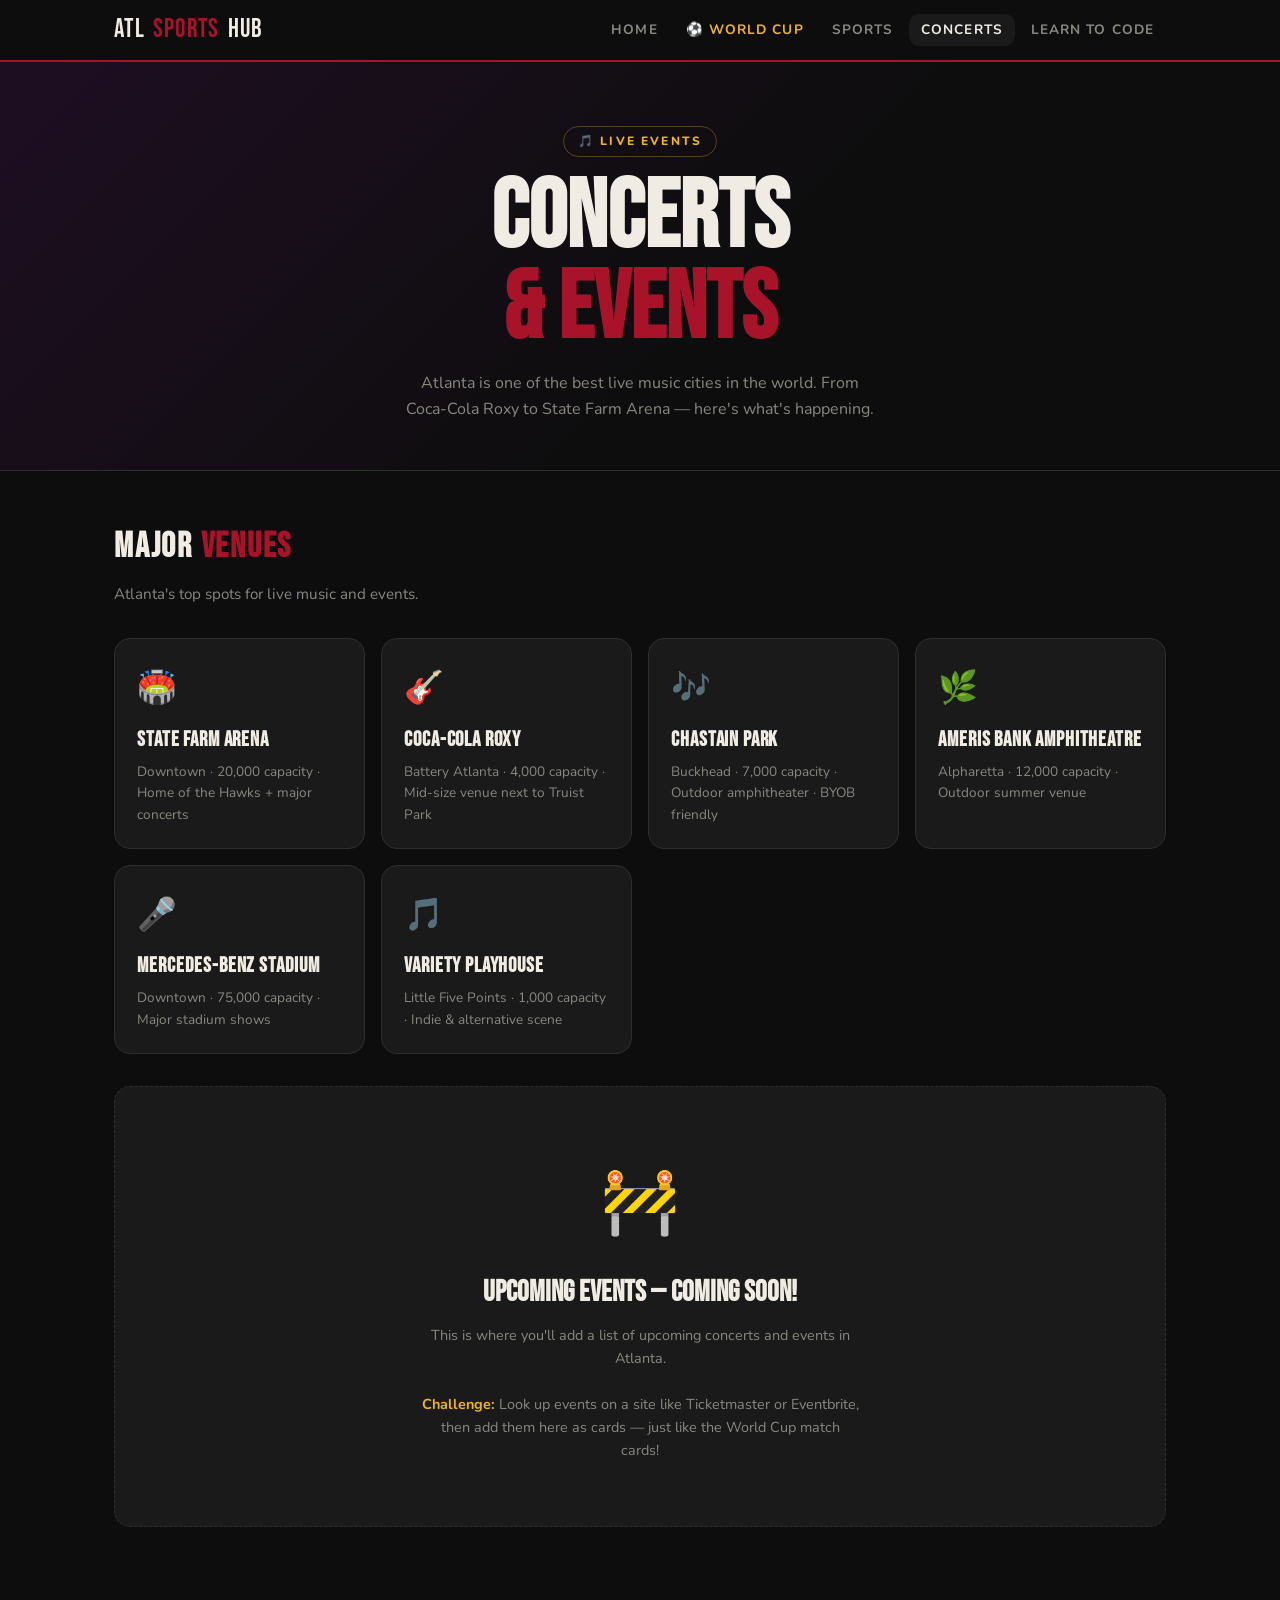
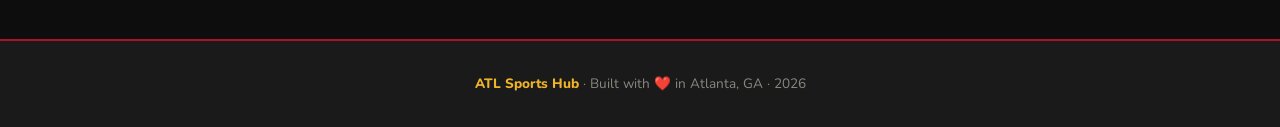
==== concerts.html @ 861f1360 "Initial commit - Atlanta Sprots Hub" ====
<!DOCTYPE html>
<html lang="en">
<!--
  ============================================================
  CONCERTS.HTML — Atlanta Concerts & Events (Placeholder)
  ============================================================
-->
<head>
  <meta charset="UTF-8" />
  <meta name="viewport" content="width=device-width, initial-scale=1.0" />
  <title>Concerts & Events · Atlanta Sports Hub</title>
  <link rel="stylesheet" href="style.css" />
  <style>
    .concerts-hero {
      background: linear-gradient(135deg, rgba(100,20,120,0.2) 0%, transparent 60%);
      border-bottom: 1px solid var(--color-border);
      padding: 4rem 1.5rem 3rem;
      text-align: center;
    }
    .concerts-hero h1 {
      font-family: var(--font-display);
      font-size: clamp(3rem, 9vw, 6rem);
      line-height: 0.95;
      margin-bottom: 1rem;
    }

    .venues-grid {
      display: grid;
      grid-template-columns: repeat(auto-fill, minmax(240px, 1fr));
      gap: 1rem;
      margin-top: 1.5rem;
    }

    .venue-card {
      background: var(--color-surface);
      border: 1px solid var(--color-border);
      border-radius: var(--radius-lg);
      padding: 1.4rem;
    }

    .venue-card .v-emoji { font-size: 2rem; margin-bottom: 0.6rem; }
    .venue-card h3 { font-family: var(--font-display); font-size: 1.3rem; letter-spacing: 0.04em; margin-bottom: 0.3rem; }
    .venue-card p { font-size: 0.85rem; color: var(--color-muted); }

    .placeholder-big {
      background: var(--color-surface);
      border: 1.5px dashed var(--color-border);
      border-radius: var(--radius-lg);
      padding: 4rem 2rem;
      text-align: center;
      color: var(--color-muted);
      margin-top: 2rem;
    }
    .placeholder-big .big-icon { font-size: 4rem; margin-bottom: 1rem; }
    .placeholder-big h3 { font-family: var(--font-display); font-size: 1.8rem; color: var(--color-text); margin-bottom: 0.5rem; }
  </style>
</head>
<body>

  <nav>
    <div class="nav-inner">
      <a href="index.html" class="nav-logo">ATL <span>SPORTS</span> HUB</a>
      <ul class="nav-links">
        <li><a href="index.html">Home</a></li>
        <li><a href="worldcup.html" class="wc-link">⚽ World Cup</a></li>
        <li><a href="sports.html">Sports</a></li>
        <li><a href="concerts.html" class="active">Concerts</a></li>
        <li><a href="learncode.html">Learn to Code</a></li>
      </ul>
    </div>
  </nav>

  <header class="concerts-hero">
    <div class="hero-eyebrow">🎵 Live Events</div>
    <h1>CONCERTS<br><span style="color:var(--color-red);">& EVENTS</span></h1>
    <p style="color:var(--color-muted); max-width:480px; margin:0 auto;">
      Atlanta is one of the best live music cities in the world. From Coca-Cola Roxy to State Farm Arena — here's what's happening.
    </p>
  </header>

  <main>
    <div class="section">

      <!-- Venues -->
      <h2 class="section-title">Major <span class="accent">Venues</span></h2>
      <p class="section-subtitle">Atlanta's top spots for live music and events.</p>

      <div class="venues-grid">
        <div class="venue-card">
          <div class="v-emoji">🏟️</div>
          <h3>State Farm Arena</h3>
          <p>Downtown · 20,000 capacity · Home of the Hawks + major concerts</p>
        </div>
        <div class="venue-card">
          <div class="v-emoji">🎸</div>
          <h3>Coca-Cola Roxy</h3>
          <p>Battery Atlanta · 4,000 capacity · Mid-size venue next to Truist Park</p>
        </div>
        <div class="venue-card">
          <div class="v-emoji">🎶</div>
          <h3>Chastain Park</h3>
          <p>Buckhead · 7,000 capacity · Outdoor amphitheater · BYOB friendly</p>
        </div>
        <div class="venue-card">
          <div class="v-emoji">🌿</div>
          <h3>Ameris Bank Amphitheatre</h3>
          <p>Alpharetta · 12,000 capacity · Outdoor summer venue</p>
        </div>
        <div class="venue-card">
          <div class="v-emoji">🎤</div>
          <h3>Mercedes-Benz Stadium</h3>
          <p>Downtown · 75,000 capacity · Major stadium shows</p>
        </div>
        <div class="venue-card">
          <div class="v-emoji">🎵</div>
          <h3>Variety Playhouse</h3>
          <p>Little Five Points · 1,000 capacity · Indie & alternative scene</p>
        </div>
      </div>

      <!-- Placeholder for events listing -->
      <div class="placeholder-big">
        <div class="big-icon">🚧</div>
        <h3>Upcoming Events — Coming Soon!</h3>
        <p style="max-width:440px; margin:0 auto; font-size:0.9rem;">
          This is where you'll add a list of upcoming concerts and events in Atlanta.<br><br>
          <strong style="color:var(--color-gold);">Challenge:</strong> Look up events on a site like
          Ticketmaster or Eventbrite, then add them here as cards — just like the World Cup match cards!
        </p>
      </div>

    </div>
  </main>

  <footer>
    <p><strong>ATL Sports Hub</strong> · Built with ❤️ in Atlanta, GA · <span id="year"></span></p>
  </footer>

  <script>
    document.getElementById('year').textContent = new Date().getFullYear();
  </script>
</body>
</html>
---- style.css ----
/*
  ============================================================
  STYLE.CSS — Shared stylesheet for Atlanta Sports Hub
  ============================================================
  This single file styles ALL pages on the site.
  Every HTML page links to this file with:
    <link rel="stylesheet" href="style.css">

  CSS is organized in sections:
  1. Fonts & Variables
  2. Reset & Base
  3. Navigation
  4. Buttons
  5. Hero sections
  6. Cards
  7. Footer
  8. Utility classes
  ============================================================
*/


/* ============================================================
   1. FONTS & VARIABLES
   ============================================================ */

/* Import fonts from Google Fonts (free!) */
@import url('https://fonts.googleapis.com/css2?family=Bebas+Neue&family=Nunito:wght@400;600;700;800&display=swap');

/*
  CSS Variables — define once, use everywhere.
  To change the whole site's color scheme,
  just edit these values!
*/
:root {
  /* Colors — Atlanta red/black/gold palette */
  --color-bg:        #0d0d0d;      /* near-black background */
  --color-surface:   #1a1a1a;      /* slightly lighter panels */
  --color-surface2:  #242424;      /* even lighter for hover states */
  --color-red:       #a8132a;      /* Atlanta Falcons / United red */
  --color-gold:      #f0b429;      /* warm gold accent */
  --color-text:      #f0ece4;      /* warm off-white */
  --color-muted:     #888880;      /* dimmer text */
  --color-border:    #2e2e2e;      /* subtle borders */

  /* Atlanta highlight — used to flag Atlanta games */
  --color-atl:       #f0b429;
  --color-atl-bg:    rgba(240, 180, 41, 0.08);

  /* Typography */
  --font-display:    'Bebas Neue', sans-serif;   /* big bold headings */
  --font-body:       'Nunito', sans-serif;        /* readable body text */

  /* Spacing & shape */
  --radius:          10px;
  --radius-lg:       16px;
  --max-width:       1100px;
}


/* ============================================================
   2. RESET & BASE
   ============================================================ */

/* Remove default browser spacing */
*, *::before, *::after {
  box-sizing: border-box;
  margin: 0;
  padding: 0;
}

html {
  scroll-behavior: smooth;   /* smooth scroll when clicking nav links */
}

body {
  background-color: var(--color-bg);
  color: var(--color-text);
  font-family: var(--font-body);
  font-size: 1rem;
  line-height: 1.6;
  min-height: 100vh;
}

/* Links */
a {
  color: inherit;
  text-decoration: none;
}

/* Images scale down to fit their container */
img {
  max-width: 100%;
  display: block;
}

/* Horizontal rule */
hr {
  border: none;
  border-top: 1px solid var(--color-border);
  margin: 2rem 0;
}


/* ============================================================
   3. NAVIGATION
   ============================================================ */

nav {
  background-color: var(--color-bg);
  border-bottom: 2px solid var(--color-red);
  position: sticky;        /* sticks to top of screen while scrolling */
  top: 0;
  z-index: 100;            /* floats above everything else */
}

.nav-inner {
  max-width: var(--max-width);
  margin: 0 auto;
  padding: 0 1.5rem;
  display: flex;
  align-items: center;
  justify-content: space-between;
  height: 60px;
}

/* Site logo / name */
.nav-logo {
  font-family: var(--font-display);
  font-size: 1.6rem;
  letter-spacing: 0.05em;
  color: var(--color-text);
  display: flex;
  align-items: center;
  gap: 0.5rem;
}

.nav-logo span {
  color: var(--color-red);
}

/* Navigation links */
.nav-links {
  list-style: none;
  display: flex;
  gap: 0.25rem;
}

.nav-links a {
  font-size: 0.85rem;
  font-weight: 700;
  letter-spacing: 0.08em;
  text-transform: uppercase;
  color: var(--color-muted);
  padding: 0.4rem 0.75rem;
  border-radius: var(--radius);
  transition: color 0.2s, background 0.2s;
}

/* Highlight the current page link */
.nav-links a:hover,
.nav-links a.active {
  color: var(--color-text);
  background: var(--color-surface);
}

/* Special highlight for World Cup link */
.nav-links a.wc-link {
  color: var(--color-gold);
}

.nav-links a.wc-link:hover {
  background: rgba(240, 180, 41, 0.12);
}


/* ============================================================
   4. BUTTONS
   ============================================================ */

.btn {
  display: inline-flex;
  align-items: center;
  gap: 0.4rem;
  padding: 0.6rem 1.4rem;
  border-radius: var(--radius);
  font-family: var(--font-body);
  font-size: 0.9rem;
  font-weight: 700;
  cursor: pointer;
  border: none;
  transition: transform 0.15s, box-shadow 0.15s, background 0.2s;
  text-transform: uppercase;
  letter-spacing: 0.06em;
}

.btn:hover {
  transform: translateY(-2px);
}

/* Solid red button */
.btn-red {
  background: var(--color-red);
  color: white;
  box-shadow: 0 4px 16px rgba(168, 19, 42, 0.3);
}

.btn-red:hover {
  background: #c0152f;
  box-shadow: 0 6px 20px rgba(168, 19, 42, 0.45);
}

/* Gold button */
.btn-gold {
  background: var(--color-gold);
  color: #0d0d0d;
  box-shadow: 0 4px 16px rgba(240, 180, 41, 0.3);
}

.btn-gold:hover {
  box-shadow: 0 6px 20px rgba(240, 180, 41, 0.45);
}

/* Outline / ghost button */
.btn-outline {
  background: transparent;
  color: var(--color-text);
  border: 1.5px solid var(--color-border);
}

.btn-outline:hover {
  border-color: var(--color-gold);
  color: var(--color-gold);
  transform: translateY(-2px);
}

/* Active/selected state for filter buttons */
.btn-outline.active {
  background: var(--color-gold);
  border-color: var(--color-gold);
  color: #0d0d0d;
}


/* ============================================================
   5. HERO SECTIONS
   ============================================================ */

.hero {
  padding: 5rem 1.5rem 4rem;
  text-align: center;
  position: relative;
  overflow: hidden;
}

/* Diagonal red stripe behind hero — decorative */
.hero::before {
  content: '';
  position: absolute;
  top: -60px;
  right: -100px;
  width: 500px;
  height: 500px;
  background: radial-gradient(circle, rgba(168,19,42,0.15) 0%, transparent 70%);
  pointer-events: none;   /* don't block clicks */
}

.hero-eyebrow {
  display: inline-block;
  font-size: 0.75rem;
  font-weight: 800;
  letter-spacing: 0.18em;
  text-transform: uppercase;
  color: var(--color-gold);
  margin-bottom: 1rem;
  padding: 0.3rem 0.9rem;
  border: 1.5px solid rgba(240,180,41,0.3);
  border-radius: 999px;
}

.hero h1 {
  font-family: var(--font-display);
  font-size: clamp(3rem, 8vw, 6rem);
  line-height: 1.0;
  letter-spacing: 0.03em;
  margin-bottom: 1.2rem;
}

.hero h1 .accent {
  color: var(--color-red);
}

.hero p {
  font-size: 1.1rem;
  color: var(--color-muted);
  max-width: 560px;
  margin: 0 auto 2rem;
}

/* ============================================================
   6. SECTION LAYOUT
   ============================================================ */

.section {
  padding: 3rem 1.5rem;
  max-width: var(--max-width);
  margin: 0 auto;
}

.section-title {
  font-family: var(--font-display);
  font-size: 2.2rem;
  letter-spacing: 0.05em;
  margin-bottom: 0.4rem;
}

.section-title .accent {
  color: var(--color-red);
}

.section-subtitle {
  color: var(--color-muted);
  font-size: 0.95rem;
  margin-bottom: 2rem;
}


/* ============================================================
   7. CARDS
   ============================================================ */

/* Generic card — used on home page for sport sections */
.card-grid {
  display: grid;
  grid-template-columns: repeat(auto-fill, minmax(240px, 1fr));
  gap: 1rem;
}

.card {
  background: var(--color-surface);
  border: 1px solid var(--color-border);
  border-radius: var(--radius-lg);
  padding: 1.5rem;
  transition: border-color 0.2s, transform 0.2s;
  position: relative;
  overflow: hidden;
}

.card:hover {
  border-color: var(--color-red);
  transform: translateY(-3px);
}

.card-icon {
  font-size: 2.5rem;
  margin-bottom: 0.75rem;
}

.card h3 {
  font-family: var(--font-display);
  font-size: 1.4rem;
  letter-spacing: 0.04em;
  margin-bottom: 0.4rem;
}

.card p {
  font-size: 0.88rem;
  color: var(--color-muted);
  line-height: 1.5;
}

.card .coming-soon {
  display: inline-block;
  margin-top: 0.75rem;
  font-size: 0.72rem;
  font-weight: 800;
  letter-spacing: 0.12em;
  text-transform: uppercase;
  color: var(--color-gold);
  background: rgba(240,180,41,0.1);
  padding: 0.2rem 0.6rem;
  border-radius: 999px;
}


/* ============================================================
   8. FOOTER
   ============================================================ */

footer {
  background: var(--color-surface);
  border-top: 2px solid var(--color-red);
  padding: 2rem 1.5rem;
  text-align: center;
  color: var(--color-muted);
  font-size: 0.85rem;
  margin-top: 4rem;
}

footer strong {
  color: var(--color-gold);
  font-weight: 800;
}


/* ============================================================
   9. UTILITY CLASSES
   ============================================================ */

/* Center content horizontally */
.center { text-align: center; }

/* Max-width container */
.container {
  max-width: var(--max-width);
  margin: 0 auto;
  padding: 0 1.5rem;
}

/* Flex row with gap */
.flex-row {
  display: flex;
  align-items: center;
  gap: 1rem;
  flex-wrap: wrap;
}

/* Hide something (used by JavaScript) */
.hidden { display: none !important; }

/* Atlanta game highlight badge */
.atl-badge {
  display: inline-flex;
  align-items: center;
  gap: 0.3rem;
  font-size: 0.7rem;
  font-weight: 800;
  letter-spacing: 0.1em;
  text-transform: uppercase;
  color: var(--color-bg);
  background: var(--color-gold);
  padding: 0.2rem 0.55rem;
  border-radius: 999px;
}

/*
  ============================================================
  📝 LEARNING NOTE
  ============================================================
  Notice how every page on this site looks consistent?
  That's because they all share THIS file.

  If you want to:
  - Change the red color   → edit --color-red
  - Change the font        → edit --font-body or --font-display
  - Change card spacing    → edit the .card padding

  One change here = updates everywhere. That's the power of CSS!
  ============================================================
*/
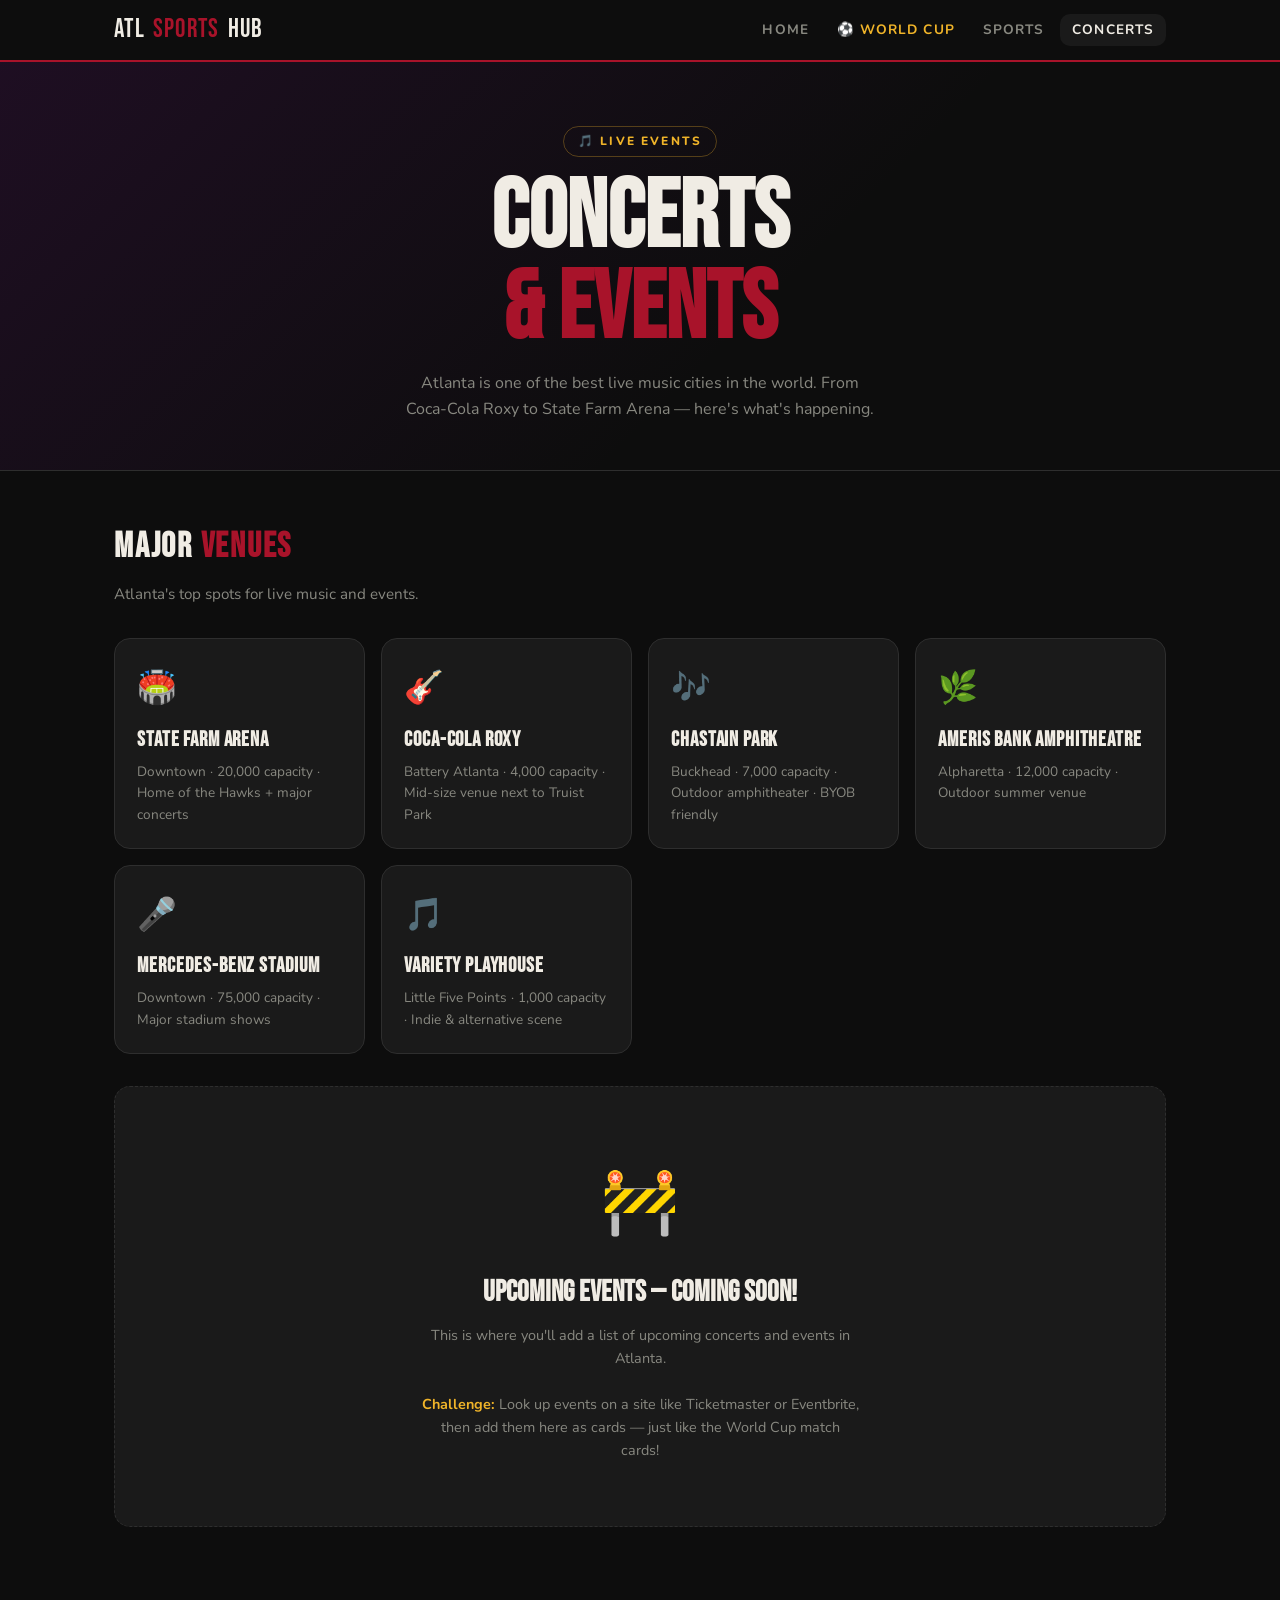
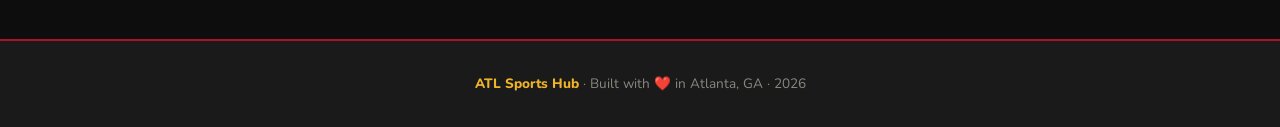
==== commit 92f1110c: "Add World Cup opener countdown alongside Atlanta countdown and remove learncode link" ====
--- a/concerts.html
+++ b/concerts.html
@@ -65,7 +65,6 @@
         <li><a href="worldcup.html" class="wc-link">⚽ World Cup</a></li>
         <li><a href="sports.html">Sports</a></li>
         <li><a href="concerts.html" class="active">Concerts</a></li>
-        <li><a href="learncode.html">Learn to Code</a></li>
       </ul>
     </div>
   </nav>
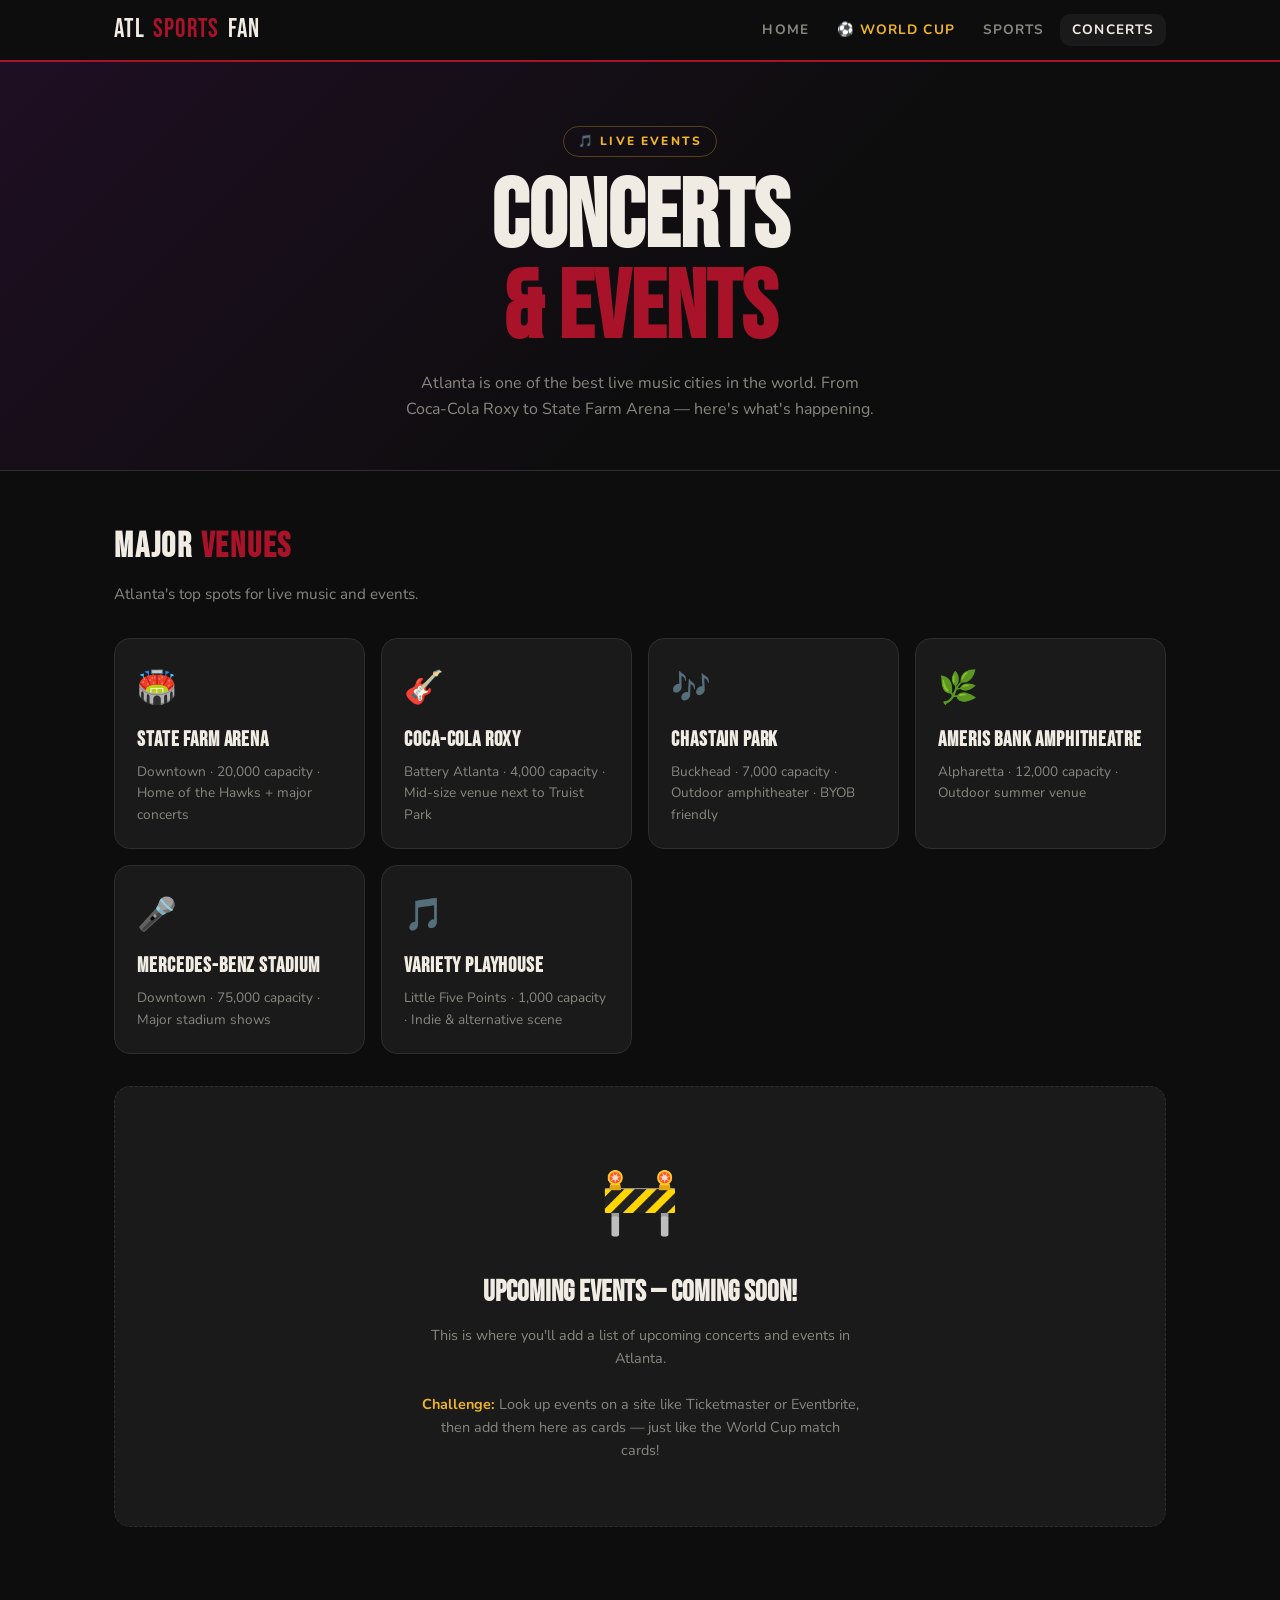
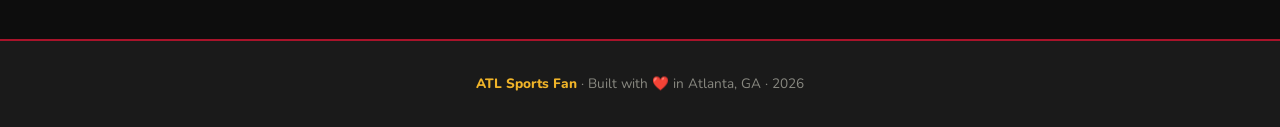
==== commit 7caa9c0f: "change Hub to Fan" ====
--- a/concerts.html
+++ b/concerts.html
@@ -8,7 +8,7 @@
 <head>
   <meta charset="UTF-8" />
   <meta name="viewport" content="width=device-width, initial-scale=1.0" />
-  <title>Concerts & Events · Atlanta Sports Hub</title>
+  <title>Concerts & Events · Atlanta Sports Fan</title>
   <link rel="stylesheet" href="style.css" />
   <style>
     .concerts-hero {
@@ -59,7 +59,7 @@
 
   <nav>
     <div class="nav-inner">
-      <a href="index.html" class="nav-logo">ATL <span>SPORTS</span> HUB</a>
+      <a href="index.html" class="nav-logo">ATL <span>SPORTS</span> FAN</a>
       <ul class="nav-links">
         <li><a href="index.html">Home</a></li>
         <li><a href="worldcup.html" class="wc-link">⚽ World Cup</a></li>
@@ -132,7 +132,7 @@
   </main>
 
   <footer>
-    <p><strong>ATL Sports Hub</strong> · Built with ❤️ in Atlanta, GA · <span id="year"></span></p>
+    <p><strong>ATL Sports Fan</strong> · Built with ❤️ in Atlanta, GA · <span id="year"></span></p>
   </footer>
 
   <script>
--- a/style.css
+++ b/style.css
@@ -1,6 +1,6 @@
 /*
   ============================================================
-  STYLE.CSS — Shared stylesheet for Atlanta Sports Hub
+  STYLE.CSS — Shared stylesheet for Atlanta Sports Fan
   ============================================================
   This single file styles ALL pages on the site.
   Every HTML page links to this file with:
